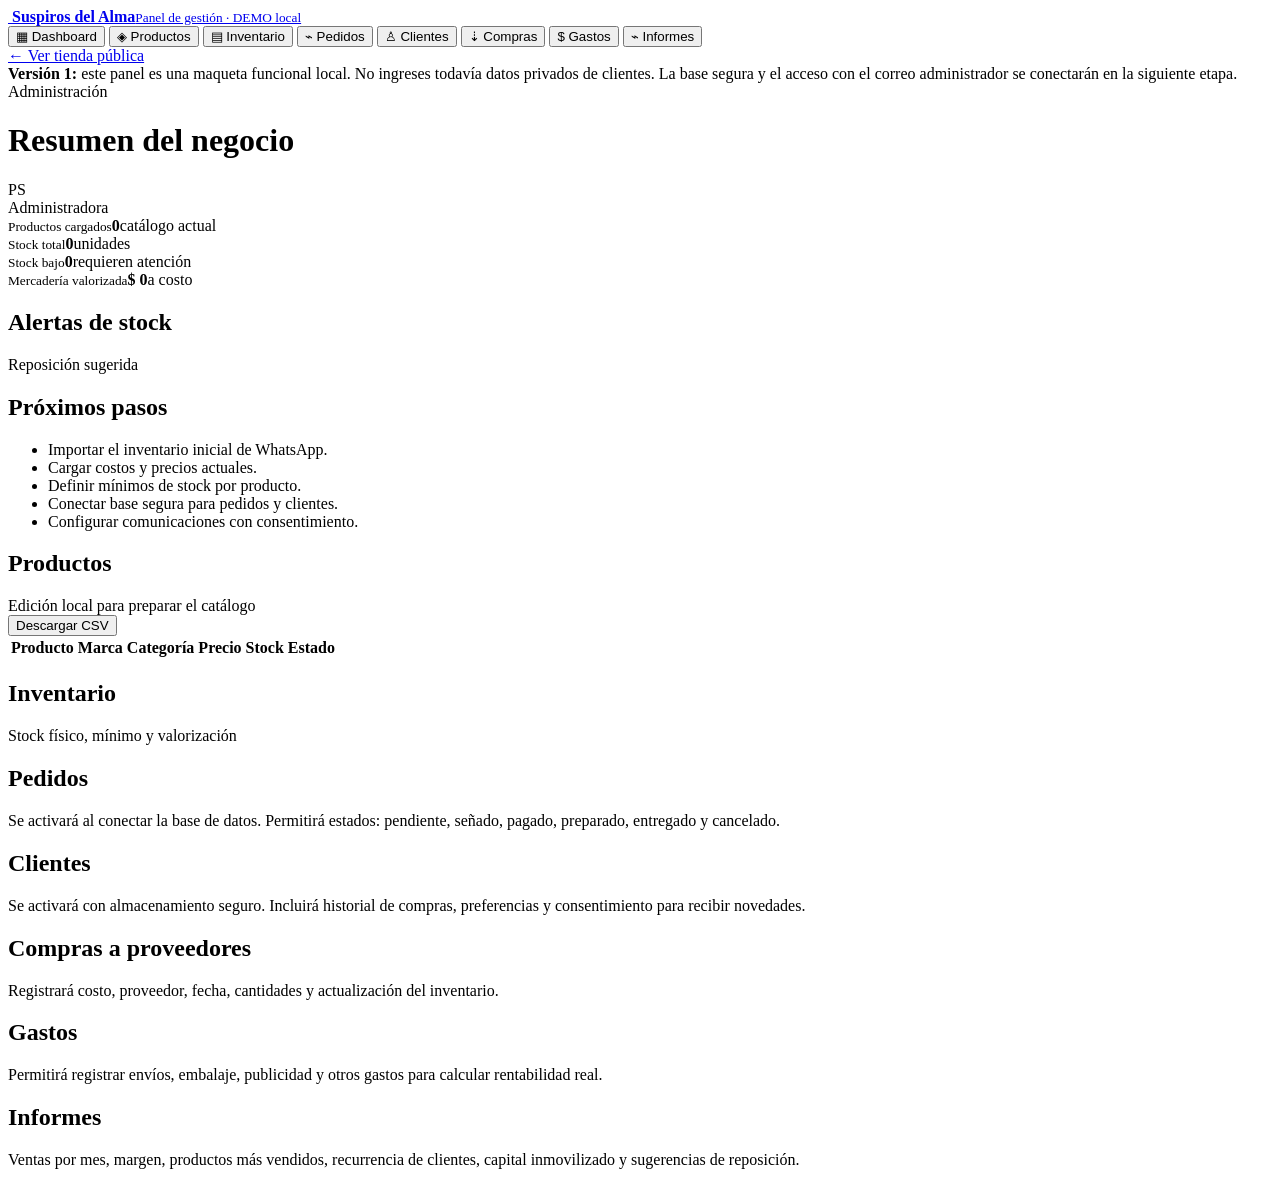
==== admin.html @ ee09238c "Add files via upload" ====
<!doctype html>
<html lang="es">
<head>
  <meta charset="utf-8">
  <meta name="viewport" content="width=device-width,initial-scale=1">
  <title>Administración | Suspiros del Alma</title>
  <link rel="preconnect" href="https://fonts.googleapis.com">
  <link rel="preconnect" href="https://fonts.gstatic.com" crossorigin>
  <link href="https://fonts.googleapis.com/css2?family=Cormorant+Garamond:wght@500;600;700&family=Inter:wght@400;500;600;700&display=swap" rel="stylesheet">
  <link rel="stylesheet" href="assets/styles.css">
</head>
<body class="admin-body">
  <aside class="admin-sidebar">
    <a class="brand admin-brand" href="index.html">
      <img src="assets/logo-suspiros.jpg" alt="">
      <span><strong>Suspiros del Alma</strong><small>Panel de gestión · DEMO local</small></span>
    </a>
    <nav>
      <button class="active" data-admin-view="dashboard">▦ Dashboard</button>
      <button data-admin-view="productos">◈ Productos</button>
      <button data-admin-view="inventario">▤ Inventario</button>
      <button data-admin-view="pedidos">⌁ Pedidos</button>
      <button data-admin-view="clientes">♙ Clientes</button>
      <button data-admin-view="compras">⇣ Compras</button>
      <button data-admin-view="gastos">$ Gastos</button>
      <button data-admin-view="informes">⌁ Informes</button>
    </nav>
    <a class="admin-store-link" href="index.html">← Ver tienda pública</a>
  </aside>

  <main class="admin-main">
    <div class="admin-warning">
      <strong>Versión 1:</strong> este panel es una maqueta funcional local. No ingreses todavía datos privados de clientes.
      La base segura y el acceso con el correo administrador se conectarán en la siguiente etapa.
    </div>

    <header class="admin-top">
      <div><span class="eyebrow">Administración</span><h1 id="adminTitle">Resumen del negocio</h1></div>
      <div class="admin-user"><div class="avatar">PS</div><span>Administradora</span></div>
    </header>

    <section class="admin-view active" id="view-dashboard">
      <div class="stat-grid">
        <article><small>Productos cargados</small><strong id="statProducts">0</strong><span>catálogo actual</span></article>
        <article><small>Stock total</small><strong id="statStock">0</strong><span>unidades</span></article>
        <article><small>Stock bajo</small><strong id="statLow">0</strong><span>requieren atención</span></article>
        <article><small>Mercadería valorizada</small><strong id="statValue">$ 0</strong><span>a costo</span></article>
      </div>
      <div class="admin-grid">
        <section class="admin-card">
          <div class="card-title"><h2>Alertas de stock</h2><span>Reposición sugerida</span></div>
          <div id="lowStockList"></div>
        </section>
        <section class="admin-card">
          <div class="card-title"><h2>Próximos pasos</h2></div>
          <ul class="task-list">
            <li>Importar el inventario inicial de WhatsApp.</li>
            <li>Cargar costos y precios actuales.</li>
            <li>Definir mínimos de stock por producto.</li>
            <li>Conectar base segura para pedidos y clientes.</li>
            <li>Configurar comunicaciones con consentimiento.</li>
          </ul>
        </section>
      </div>
    </section>

    <section class="admin-view" id="view-productos">
      <div class="admin-card">
        <div class="card-title">
          <div><h2>Productos</h2><span>Edición local para preparar el catálogo</span></div>
          <button class="btn primary small" id="downloadCsv">Descargar CSV</button>
        </div>
        <div class="table-wrap">
          <table class="admin-table">
            <thead><tr><th>Producto</th><th>Marca</th><th>Categoría</th><th>Precio</th><th>Stock</th><th>Estado</th></tr></thead>
            <tbody id="adminProductRows"></tbody>
          </table>
        </div>
      </div>
    </section>

    <section class="admin-view" id="view-inventario">
      <div class="admin-card">
        <div class="card-title"><h2>Inventario</h2><span>Stock físico, mínimo y valorización</span></div>
        <div id="inventorySummary"></div>
      </div>
    </section>

    <section class="admin-view" id="view-pedidos"><div class="admin-card empty-admin"><h2>Pedidos</h2><p>Se activará al conectar la base de datos. Permitirá estados: pendiente, señado, pagado, preparado, entregado y cancelado.</p></div></section>
    <section class="admin-view" id="view-clientes"><div class="admin-card empty-admin"><h2>Clientes</h2><p>Se activará con almacenamiento seguro. Incluirá historial de compras, preferencias y consentimiento para recibir novedades.</p></div></section>
    <section class="admin-view" id="view-compras"><div class="admin-card empty-admin"><h2>Compras a proveedores</h2><p>Registrará costo, proveedor, fecha, cantidades y actualización del inventario.</p></div></section>
    <section class="admin-view" id="view-gastos"><div class="admin-card empty-admin"><h2>Gastos</h2><p>Permitirá registrar envíos, embalaje, publicidad y otros gastos para calcular rentabilidad real.</p></div></section>
    <section class="admin-view" id="view-informes"><div class="admin-card empty-admin"><h2>Informes</h2><p>Ventas por mes, margen, productos más vendidos, recurrencia de clientes, capital inmovilizado y sugerencias de reposición.</p></div></section>
  </main>

  <script src="data/products.js"></script>
  <script src="assets/admin.js"></script>
</body>
</html>
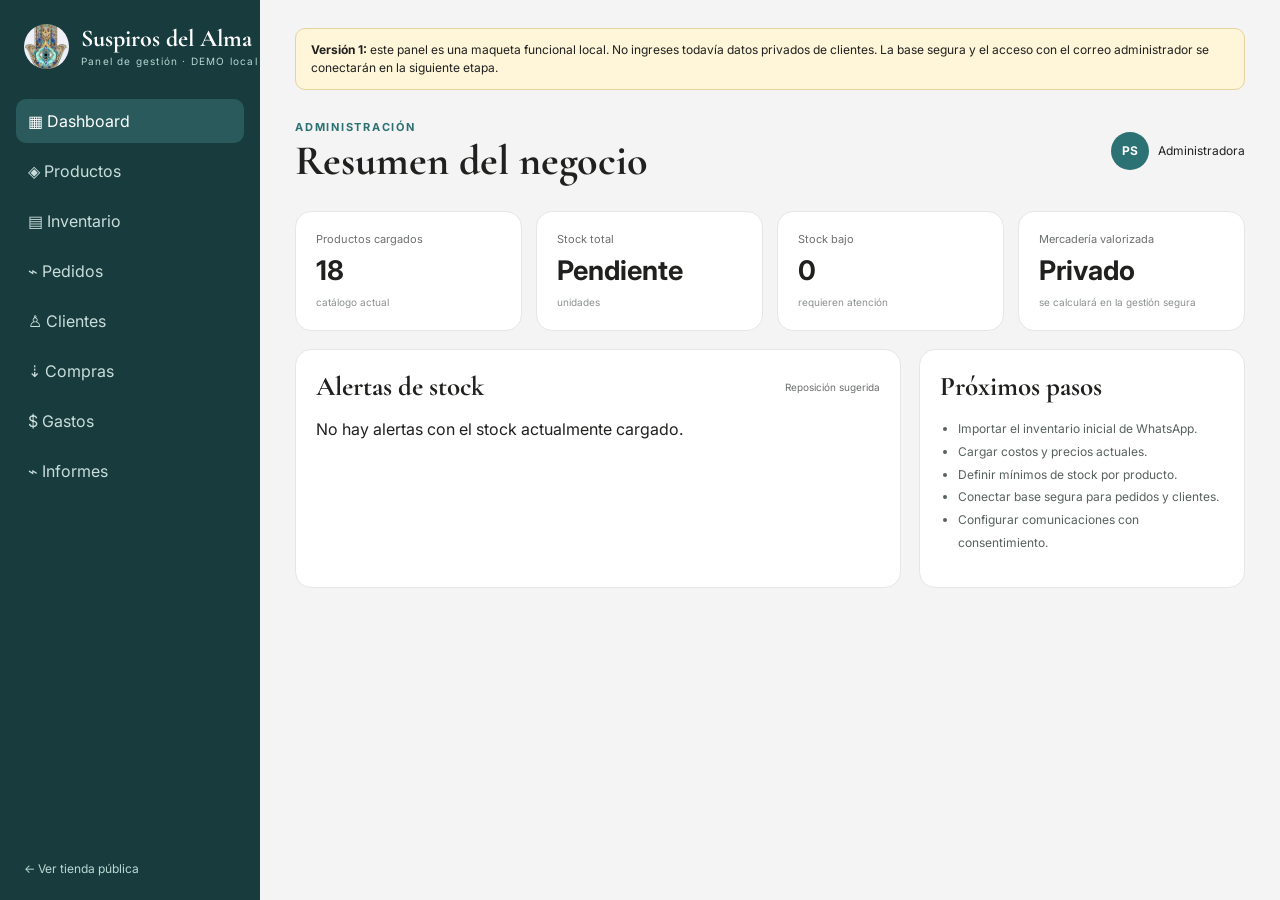
==== commit a140a4e5: "Update admin.html" ====
--- a/admin.html
+++ b/admin.html
@@ -4,6 +4,7 @@
   <meta charset="utf-8">
   <meta name="viewport" content="width=device-width,initial-scale=1">
   <title>Administración | Suspiros del Alma</title>
+  <link rel="icon" type="image/jpeg" href="assets/logo-suspiros.jpg">
   <link rel="preconnect" href="https://fonts.googleapis.com">
   <link rel="preconnect" href="https://fonts.gstatic.com" crossorigin>
   <link href="https://fonts.googleapis.com/css2?family=Cormorant+Garamond:wght@500;600;700&family=Inter:wght@400;500;600;700&display=swap" rel="stylesheet">
--- a/assets/styles.css
+++ b/assets/styles.css
@@ -0,0 +1,1532 @@
+:root {
+  --bg: #f6f5f8;
+  --surface: #fff;
+  --ink: #20211f;
+  --muted: #6c706d;
+  --line: #e6e5e8;
+  --aqua: #86ddd4;
+  --teal: #4f9998;
+  --deep: #2c7173;
+  --sand: #e6cf9f;
+  --soft: #e8f7f4;
+  --shadow: 0 18px 45px rgba(37, 63, 63, .10);
+  --radius: 24px;
+}
+
+* {
+  box-sizing: border-box
+}
+
+html {
+  scroll-behavior: smooth
+}
+
+body {
+  margin: 0;
+  font-family: Inter, Arial, sans-serif;
+  background: var(--bg);
+  color: var(--ink)
+}
+
+a {
+  color: inherit;
+  text-decoration: none
+}
+
+button,
+input,
+select {
+  font: inherit
+}
+
+img {
+  max-width: 100%;
+  display: block
+}
+
+.topbar {
+  padding: 9px 20px;
+  background: #254f50;
+  color: #fff;
+  text-align: center;
+  font-size: 12px;
+  letter-spacing: .04em
+}
+
+.site-header {
+  height: 88px;
+  padding: 12px clamp(18px, 5vw, 70px);
+  display: flex;
+  align-items: center;
+  gap: 28px;
+  background: rgba(246, 245, 248, .95);
+  position: sticky;
+  top: 0;
+  z-index: 40;
+  border-bottom: 1px solid var(--line);
+  backdrop-filter: blur(12px)
+}
+
+.brand {
+  display: flex;
+  align-items: center;
+  gap: 12px;
+  min-width: max-content
+}
+
+.brand img {
+  width: 54px;
+  height: 54px;
+  border-radius: 50%;
+  object-fit: cover
+}
+
+.brand span {
+  display: flex;
+  flex-direction: column
+}
+
+.brand strong {
+  font-family: "Cormorant Garamond", serif;
+  font-size: 24px;
+  line-height: 1
+}
+
+.brand small {
+  color: var(--muted);
+  font-size: 10px;
+  letter-spacing: .12em;
+  margin-top: 4px
+}
+
+.site-header nav {
+  margin-left: auto;
+  display: flex;
+  gap: 22px;
+  font-size: 13px;
+  font-weight: 600
+}
+
+.site-header nav a:hover {
+  color: var(--deep)
+}
+
+.cart-button,
+.menu-toggle {
+  border: 0;
+  background: #fff;
+  border-radius: 999px;
+  padding: 11px 15px;
+  cursor: pointer;
+  box-shadow: 0 5px 18px rgba(0, 0, 0, .06)
+}
+
+.cart-button span {
+  background: var(--deep);
+  color: #fff;
+  border-radius: 999px;
+  padding: 2px 7px;
+  font-size: 11px
+}
+
+.menu-toggle {
+  display: none
+}
+
+.hero {
+  min-height: 660px;
+  display: grid;
+  grid-template-columns: 1.2fr .8fr;
+  align-items: center;
+  gap: 55px;
+  padding: 75px clamp(24px, 8vw, 130px);
+  position: relative;
+  overflow: hidden;
+  background: linear-gradient(135deg, #f6f5f8 0%, #edf9f7 55%, #f9f3e8 100%)
+}
+
+.hero:before,
+.hero:after {
+  content: "";
+  position: absolute;
+  border: 1px solid rgba(79, 153, 152, .18);
+  border-radius: 50%
+}
+
+.hero:before {
+  width: 420px;
+  height: 420px;
+  right: -150px;
+  top: -140px
+}
+
+.hero:after {
+  width: 260px;
+  height: 260px;
+  left: -110px;
+  bottom: -80px
+}
+
+.hero-copy {
+  position: relative;
+  z-index: 2
+}
+
+.eyebrow {
+  text-transform: uppercase;
+  letter-spacing: .16em;
+  font-size: 11px;
+  font-weight: 700;
+  color: var(--deep)
+}
+
+h1,
+h2,
+h3 {
+  font-family: "Cormorant Garamond", serif;
+  margin: 0
+}
+
+.hero h1 {
+  font-size: clamp(20px, 6vw, 40px);
+  line-height: .94;
+  max-width: 780px;
+  margin: 18px 0 22px;
+  font-weight: 600
+}
+
+.hero p {
+  font-size: 17px;
+  line-height: 1.7;
+  color: #565d59;
+  max-width: 700px
+}
+
+.hero-actions {
+  display: flex;
+  gap: 12px;
+  margin-top: 30px;
+  flex-wrap: wrap
+}
+
+.btn {
+  display: inline-flex;
+  align-items: center;
+  justify-content: center;
+  border-radius: 999px;
+  padding: 13px 20px;
+  border: 1px solid transparent;
+  font-weight: 700;
+  font-size: 13px;
+  cursor: pointer
+}
+
+.btn.primary {
+  background: var(--deep);
+  color: #fff
+}
+
+.btn.primary:hover {
+  background: #235e60
+}
+
+.btn.secondary {
+  border-color: #86aaa8;
+  background: rgba(255, 255, 255, .65);
+  color: #315f60
+}
+
+.btn.light {
+  background: #fff;
+  color: #285c5d
+}
+
+.btn.small {
+  padding: 9px 14px;
+  font-size: 12px
+}
+
+.btn.full {
+  width: 100%
+}
+
+.hero-trust {
+  display: flex;
+  gap: 20px;
+  margin-top: 24px;
+  font-size: 12px;
+  color: #52615e;
+  flex-wrap: wrap
+}
+
+.hero-card {
+  background: rgba(255, 255, 255, .74);
+  border: 1px solid rgba(255, 255, 255, .8);
+  border-radius: 42px;
+  padding: 46px;
+  box-shadow: var(--shadow);
+  position: relative;
+  max-width: 440px;
+  justify-self: end
+}
+
+.hero-card img {
+  width: 100%;
+  border-radius: 28px
+}
+
+.hero-card p {
+  text-align: center;
+  font-size: 13px
+}
+
+.hero-card-orbit {
+  position: absolute;
+  inset: -22px;
+  border: 1px dashed rgba(79, 153, 152, .30);
+  border-radius: 50%;
+  pointer-events: none
+}
+
+.section-heading {
+  text-align: center;
+  margin-bottom: 32px
+}
+
+.section-heading.left {
+  text-align: left;
+  display: flex;
+  justify-content: space-between;
+  align-items: end;
+  gap: 20px
+}
+
+.section-heading h2 {
+  font-size: 42px;
+  margin-top: 6px
+}
+
+.section-heading p {
+  color: var(--muted);
+  font-size: 13px
+}
+
+.category-section,
+.shop-section,
+.highlight-section,
+.story,
+.how-to,
+.related-section {
+  padding: 75px clamp(20px, 7vw, 105px)
+}
+
+.category-grid {
+  display: grid;
+  grid-template-columns: repeat(4, 1fr);
+  gap: 16px
+}
+
+.category-card {
+  background: #fff;
+  border-radius: 20px;
+  padding: 22px;
+  border: 1px solid var(--line);
+  cursor: pointer;
+  transition: .25s
+}
+
+.category-card:hover {
+  transform: translateY(-4px);
+  box-shadow: var(--shadow);
+  border-color: #b6dfda
+}
+
+.category-icon {
+  font-size: 24px;
+  margin-bottom: 20px
+}
+
+.category-card h3 {
+  font-size: 25px
+}
+
+.category-card p {
+  color: var(--muted);
+  font-size: 12px
+}
+
+.shop-section {
+  background: #fff
+}
+
+.shop-toolbar {
+  display: grid;
+  grid-template-columns: 2fr 1fr 1fr 1fr;
+  gap: 10px;
+  margin-bottom: 28px
+}
+
+.search-box {
+  display: flex;
+  align-items: center;
+  gap: 8px;
+  border: 1px solid var(--line);
+  border-radius: 14px;
+  padding: 0 14px;
+  background: #fafafa
+}
+
+.search-box input {
+  border: 0;
+  background: transparent;
+  outline: 0;
+  width: 100%;
+  padding: 13px 0
+}
+
+.shop-toolbar select,
+.cart-checkout select {
+  border: 1px solid var(--line);
+  border-radius: 14px;
+  background: #fafafa;
+  padding: 12px
+}
+
+.product-grid {
+  display: grid;
+  grid-template-columns: repeat(4, 1fr);
+  gap: 18px
+}
+
+.product-card {
+  border: 1px solid var(--line);
+  border-radius: 22px;
+  overflow: hidden;
+  background: #fff;
+  display: flex;
+  flex-direction: column;
+  transition: .25s
+}
+
+.product-card:hover {
+  transform: translateY(-5px);
+  box-shadow: var(--shadow)
+}
+
+.product-photo {
+  aspect-ratio: 1/1;
+  background: linear-gradient(145deg, #e5f6f2, #f3ead9);
+  position: relative;
+  overflow: hidden;
+  display: flex;
+  align-items: center;
+  justify-content: center
+}
+
+.product-photo img {
+  width: 100%;
+  height: 100%;
+  object-fit: cover
+}
+
+.product-placeholder {
+  font-family: "Cormorant Garamond", serif;
+  font-size: 30px;
+  color: #457e7d;
+  text-align: center;
+  padding: 30px
+}
+
+.badge {
+  position: absolute;
+  top: 12px;
+  left: 12px;
+  background: #fff;
+  padding: 6px 9px;
+  border-radius: 999px;
+  font-size: 10px;
+  font-weight: 700
+}
+
+.badge.offer {
+  background: #f4e6bd
+}
+
+.badge.out {
+  background: #ececec
+}
+
+.product-info {
+  padding: 16px;
+  display: flex;
+  flex-direction: column;
+  flex: 1
+}
+
+.product-meta {
+  font-size: 10px;
+  text-transform: uppercase;
+  letter-spacing: .1em;
+  color: var(--deep);
+  margin-bottom: 6px
+}
+
+.product-info h3 {
+  font-size: 23px;
+  line-height: 1.05
+}
+
+.price {
+  font-weight: 800;
+  margin: 11px 0
+}
+
+.price.missing {
+  color: #8b8f8d;
+  font-weight: 600
+}
+
+.stock-status {
+  font-size: 11px;
+  color: #5a6a67;
+  margin-bottom: 14px
+}
+
+.stock-status.out {
+  color: #9b5d5d
+}
+
+.product-actions {
+  margin-top: auto;
+  display: grid;
+  grid-template-columns: 1fr auto;
+  gap: 8px
+}
+
+.product-actions .btn {
+  padding: 10px 12px
+}
+
+.icon-btn {
+  border: 1px solid var(--line);
+  background: #fff;
+  border-radius: 999px;
+  width: 40px;
+  height: 40px;
+  cursor: pointer
+}
+
+.empty-state {
+  text-align: center;
+  padding: 60px
+}
+
+.hidden {
+  display: none !important
+}
+
+.feature-banner {
+  margin: 60px clamp(20px, 7vw, 105px);
+  background: #316f70;
+  color: #fff;
+  border-radius: 34px;
+  padding: 55px 65px;
+  display: grid;
+  grid-template-columns: 1fr .55fr;
+  gap: 20px;
+  align-items: center;
+  overflow: hidden
+}
+
+.feature-banner .eyebrow {
+  color: #baf0e9
+}
+
+.feature-banner h2 {
+  font-size: 54px
+}
+
+.feature-banner p {
+  line-height: 1.7;
+  color: #e2f4f2;
+  max-width: 720px
+}
+
+.mineral-art {
+  height: 240px;
+  position: relative
+}
+
+.crystal {
+  position: absolute;
+  background: linear-gradient(145deg, #d7fbf7, #9fd9d3);
+  clip-path: polygon(50% 0, 90% 28%, 78% 100%, 20% 100%, 8% 30%);
+  filter: drop-shadow(0 20px 20px rgba(0, 0, 0, .18))
+}
+
+.c1 {
+  width: 115px;
+  height: 180px;
+  left: 42%;
+  top: 30px;
+  transform: rotate(8deg)
+}
+
+.c2 {
+  width: 80px;
+  height: 135px;
+  left: 22%;
+  top: 80px;
+  transform: rotate(-14deg)
+}
+
+.c3 {
+  width: 68px;
+  height: 110px;
+  left: 63%;
+  top: 103px;
+  transform: rotate(17deg)
+}
+
+.highlight-grid {
+  display: grid;
+  grid-template-columns: repeat(3, 1fr);
+  gap: 18px
+}
+
+.highlight-grid article {
+  background: #fff;
+  border: 1px solid var(--line);
+  border-radius: 22px;
+  padding: 30px
+}
+
+.highlight-grid article span {
+  font-size: 28px;
+  color: var(--deep)
+}
+
+.highlight-grid h3 {
+  font-size: 29px;
+  margin: 15px 0 5px
+}
+
+.highlight-grid p {
+  color: var(--muted);
+  line-height: 1.6;
+  font-size: 13px
+}
+
+.wholesale {
+  margin: 20px clamp(20px, 7vw, 105px) 80px;
+  padding: 45px 55px;
+  border-radius: 30px;
+  background: linear-gradient(120deg, #254f50, #3b7d7c);
+  color: #fff;
+  display: flex;
+  align-items: center;
+  justify-content: space-between;
+  gap: 30px
+}
+
+.wholesale h2 {
+  font-size: 42px;
+  margin: 6px 0 10px
+}
+
+.wholesale p {
+  max-width: 800px;
+  line-height: 1.7;
+  color: #d9eeec
+}
+
+.wholesale .eyebrow {
+  color: #b9eae5
+}
+
+.story {
+  display: grid;
+  grid-template-columns: .65fr 1fr;
+  gap: 60px;
+  align-items: center;
+  background: #fff
+}
+
+.story-image {
+  border-radius: 35px;
+  overflow: hidden;
+  background: #f2f2f6;
+  padding: 20px
+}
+
+.story h2 {
+  font-size: 48px;
+  margin: 8px 0 18px
+}
+
+.story p {
+  color: var(--muted);
+  line-height: 1.8
+}
+
+.steps {
+  display: grid;
+  grid-template-columns: repeat(4, 1fr);
+  gap: 14px
+}
+
+.steps article {
+  background: #fff;
+  border-radius: 20px;
+  padding: 24px;
+  border: 1px solid var(--line)
+}
+
+.steps b {
+  width: 34px;
+  height: 34px;
+  border-radius: 50%;
+  display: grid;
+  place-items: center;
+  background: var(--soft);
+  color: var(--deep)
+}
+
+.steps h3 {
+  font-size: 26px;
+  margin-top: 18px
+}
+
+.steps p {
+  color: var(--muted);
+  font-size: 13px
+}
+
+.info-grid {
+  padding: 0 clamp(20px, 7vw, 105px) 75px;
+  display: grid;
+  grid-template-columns: repeat(3, 1fr);
+  gap: 15px
+}
+
+.info-grid article {
+  padding: 25px;
+  border-top: 1px solid #c9d9d6
+}
+
+.info-grid h3 {
+  font-size: 25px
+}
+
+.info-grid p {
+  font-size: 13px;
+  color: var(--muted);
+  line-height: 1.6
+}
+
+.newsletter {
+  padding: 55px clamp(20px, 7vw, 105px);
+  background: #e9f5f2;
+  display: flex;
+  align-items: center;
+  justify-content: space-between;
+  gap: 30px
+}
+
+.newsletter h2 {
+  font-size: 40px;
+  margin: 6px 0
+}
+
+.newsletter p {
+  color: var(--muted)
+}
+
+.social-links {
+  display: flex;
+  flex-direction: column;
+  gap: 8px;
+  font-size: 13px;
+  font-weight: 700
+}
+
+footer {
+  padding: 35px clamp(20px, 7vw, 105px);
+  display: flex;
+  align-items: center;
+  justify-content: space-between;
+  gap: 20px;
+  background: #1f2f2f;
+  color: #fff;
+  font-size: 12px
+}
+
+.footer-brand {
+  display: flex;
+  align-items: center;
+  gap: 10px
+}
+
+.footer-brand img {
+  width: 42px;
+  height: 42px;
+  border-radius: 50%;
+  object-fit: cover
+}
+
+.footer-brand div {
+  display: flex;
+  flex-direction: column
+}
+
+.footer-brand small {
+  opacity: .65
+}
+
+.admin-link {
+  opacity: .5
+}
+
+.whatsapp-float {
+  position: fixed;
+  right: 22px;
+  bottom: 22px;
+  z-index: 60;
+  background: #245f60;
+  color: #fff;
+  padding: 13px 16px;
+  border-radius: 999px;
+  box-shadow: 0 10px 30px rgba(0, 0, 0, .18);
+  font-size: 13px;
+  font-weight: 700
+}
+
+.cart-panel {
+  position: fixed;
+  right: 0;
+  top: 0;
+  width: min(430px, 100%);
+  height: 100vh;
+  background: #fff;
+  z-index: 100;
+  transform: translateX(105%);
+  transition: .3s;
+  padding: 25px;
+  display: flex;
+  flex-direction: column
+}
+
+.cart-panel.open {
+  transform: none
+}
+
+.cart-header {
+  display: flex;
+  justify-content: space-between;
+  align-items: start;
+  border-bottom: 1px solid var(--line);
+  padding-bottom: 15px
+}
+
+.cart-header h2 {
+  font-size: 36px
+}
+
+.cart-header button {
+  border: 0;
+  background: none;
+  font-size: 32px;
+  cursor: pointer
+}
+
+.cart-items {
+  overflow: auto;
+  flex: 1
+}
+
+.cart-item {
+  display: grid;
+  grid-template-columns: 1fr auto;
+  gap: 10px;
+  border-bottom: 1px solid var(--line);
+  padding: 16px 0
+}
+
+.cart-item h4 {
+  margin: 0 0 4px
+}
+
+.cart-item small {
+  color: var(--muted)
+}
+
+.qty {
+  display: flex;
+  align-items: center;
+  gap: 8px;
+  margin-top: 8px
+}
+
+.qty button {
+  width: 25px;
+  height: 25px;
+  border-radius: 50%;
+  border: 1px solid var(--line);
+  background: #fff;
+  cursor: pointer
+}
+
+.remove {
+  border: 0;
+  background: none;
+  color: #9b5d5d;
+  font-size: 11px;
+  cursor: pointer
+}
+
+.cart-empty {
+  text-align: center;
+  margin: auto
+}
+
+.cart-checkout {
+  border-top: 1px solid var(--line);
+  padding-top: 15px;
+  display: grid;
+  gap: 10px
+}
+
+.cart-checkout label {
+  display: grid;
+  gap: 5px;
+  font-size: 11px;
+  font-weight: 600
+}
+
+.cart-total {
+  display: flex;
+  justify-content: space-between;
+  font-size: 16px
+}
+
+.cart-checkout small {
+  color: var(--muted);
+  line-height: 1.4
+}
+
+.overlay {
+  position: fixed;
+  inset: 0;
+  background: rgba(18, 31, 31, .38);
+  z-index: 90;
+  opacity: 0;
+  pointer-events: none;
+  transition: .3s
+}
+
+.overlay.show {
+  opacity: 1;
+  pointer-events: auto
+}
+
+/* Product page */
+.product-page {
+  padding: 65px clamp(20px, 7vw, 105px);
+  display: grid;
+  grid-template-columns: 1fr 1fr;
+  gap: 60px;
+  align-items: start;
+  background: #fff
+}
+
+.product-gallery-main {
+  aspect-ratio: 1/1;
+  border-radius: 30px;
+  background: linear-gradient(145deg, #e4f5f2, #f3ebdc);
+  display: flex;
+  align-items: center;
+  justify-content: center;
+  overflow: hidden
+}
+
+.product-gallery-main img {
+  width: 100%;
+  height: 100%;
+  object-fit: cover
+}
+
+.product-detail h1 {
+  font-size: 55px;
+  line-height: 1;
+  margin: 10px 0
+}
+
+.product-detail .price {
+  font-size: 25px
+}
+
+.product-description {
+  line-height: 1.8;
+  color: var(--muted)
+}
+
+.product-specs {
+  border-top: 1px solid var(--line);
+  margin-top: 25px;
+  padding-top: 20px;
+  display: grid;
+  grid-template-columns: 1fr 1fr;
+  gap: 12px
+}
+
+.product-spec {
+  padding: 12px;
+  background: #fafafa;
+  border-radius: 12px
+}
+
+.product-spec small {
+  display: block;
+  color: var(--muted);
+  font-size: 10px;
+  text-transform: uppercase;
+  letter-spacing: .08em
+}
+
+.product-spec strong {
+  display: block;
+  margin-top: 4px;
+  font-size: 13px
+}
+
+.product-buy {
+  display: flex;
+  gap: 10px;
+  margin-top: 25px;
+  flex-wrap: wrap
+}
+
+.product-buy input {
+  width: 75px;
+  border: 1px solid var(--line);
+  border-radius: 999px;
+  padding: 12px
+}
+
+.product-note {
+  margin-top: 25px;
+  padding: 18px;
+  background: #eef8f5;
+  border-radius: 16px;
+  font-size: 12px;
+  line-height: 1.6
+}
+
+.related-section {
+  background: #f6f5f8
+}
+
+/* Admin */
+.admin-body {
+  display: grid;
+  grid-template-columns: 260px 1fr;
+  min-height: 100vh;
+  background: #f3f4f3
+}
+
+.admin-sidebar {
+  background: #183c3d;
+  color: #fff;
+  padding: 24px 16px;
+  position: sticky;
+  top: 0;
+  height: 100vh
+}
+
+.admin-brand {
+  color: #fff;
+  margin: 0 8px 30px
+}
+
+.admin-brand img {
+  width: 45px;
+  height: 45px
+}
+
+.admin-brand small {
+  color: #b5d5d1
+}
+
+.admin-sidebar nav {
+  display: grid;
+  gap: 6px
+}
+
+.admin-sidebar nav button {
+  border: 0;
+  background: transparent;
+  color: #c9dddb;
+  text-align: left;
+  padding: 12px;
+  border-radius: 10px;
+  cursor: pointer
+}
+
+.admin-sidebar nav button.active,
+.admin-sidebar nav button:hover {
+  background: #2a5a5b;
+  color: #fff
+}
+
+.admin-store-link {
+  position: absolute;
+  bottom: 24px;
+  left: 24px;
+  font-size: 12px;
+  color: #bad8d4
+}
+
+.admin-main {
+  padding: 28px 35px;
+  min-width: 0
+}
+
+.admin-warning {
+  padding: 12px 15px;
+  border-radius: 10px;
+  background: #fff5d8;
+  border: 1px solid #e6d49c;
+  font-size: 12px;
+  line-height: 1.5
+}
+
+.admin-top {
+  display: flex;
+  justify-content: space-between;
+  align-items: center;
+  padding: 25px 0
+}
+
+.admin-top h1 {
+  font-size: 42px
+}
+
+.admin-user {
+  display: flex;
+  align-items: center;
+  gap: 9px;
+  font-size: 12px
+}
+
+.avatar {
+  width: 38px;
+  height: 38px;
+  border-radius: 50%;
+  display: grid;
+  place-items: center;
+  background: #2c7173;
+  color: #fff;
+  font-weight: 700
+}
+
+.admin-view {
+  display: none
+}
+
+.admin-view.active {
+  display: block
+}
+
+.stat-grid {
+  display: grid;
+  grid-template-columns: repeat(4, 1fr);
+  gap: 14px;
+  margin-bottom: 18px
+}
+
+.stat-grid article,
+.admin-card {
+  background: #fff;
+  border: 1px solid #e4e7e5;
+  border-radius: 16px;
+  padding: 20px
+}
+
+.stat-grid small {
+  display: block;
+  color: var(--muted);
+  font-size: 11px
+}
+
+.stat-grid strong {
+  font-size: 27px;
+  display: block;
+  margin: 8px 0 3px
+}
+
+.stat-grid span {
+  font-size: 10px;
+  color: #8b918e
+}
+
+.admin-grid {
+  display: grid;
+  grid-template-columns: 1.3fr .7fr;
+  gap: 18px
+}
+
+.card-title {
+  display: flex;
+  align-items: center;
+  justify-content: space-between;
+  gap: 15px;
+  margin-bottom: 15px
+}
+
+.card-title h2 {
+  font-size: 27px
+}
+
+.card-title span {
+  font-size: 10px;
+  color: var(--muted)
+}
+
+.task-list {
+  padding-left: 18px;
+  line-height: 1.9;
+  font-size: 12px;
+  color: #57615e
+}
+
+.stock-alert {
+  display: flex;
+  justify-content: space-between;
+  align-items: center;
+  padding: 12px 0;
+  border-bottom: 1px solid var(--line);
+  font-size: 12px
+}
+
+.stock-alert:last-child {
+  border: 0
+}
+
+.stock-alert strong {
+  display: block
+}
+
+.stock-alert span {
+  color: #9b5d5d;
+  font-weight: 700
+}
+
+.table-wrap {
+  overflow: auto
+}
+
+.admin-table {
+  width: 100%;
+  border-collapse: collapse;
+  font-size: 12px
+}
+
+.admin-table th {
+  text-align: left;
+  color: var(--muted);
+  font-size: 10px;
+  text-transform: uppercase;
+  letter-spacing: .07em;
+  padding: 10px;
+  border-bottom: 1px solid var(--line)
+}
+
+.admin-table td {
+  padding: 12px 10px;
+  border-bottom: 1px solid #f0f0f0
+}
+
+.status-dot {
+  display: inline-block;
+  padding: 4px 8px;
+  border-radius: 999px;
+  background: #e9f6f3;
+  font-size: 10px
+}
+
+.status-dot.out {
+  background: #f5e8e8
+}
+
+.empty-admin {
+  text-align: center;
+  padding: 80px 30px
+}
+
+.empty-admin h2 {
+  font-size: 36px
+}
+
+.empty-admin p {
+  max-width: 650px;
+  margin: 10px auto;
+  color: var(--muted);
+  line-height: 1.7
+}
+
+@media(max-width:1000px) {
+  .site-header nav {
+    display: none;
+    position: absolute;
+    top: 87px;
+    left: 0;
+    right: 0;
+    background: #fff;
+    padding: 20px;
+    flex-direction: column
+  }
+
+  .site-header nav.open {
+    display: flex
+  }
+
+  .menu-toggle {
+    display: block;
+    margin-left: auto
+  }
+
+  .hero {
+    grid-template-columns: 1fr;
+    padding-top: 55px
+  }
+
+  .hero-card {
+    justify-self: center;
+    max-width: 390px
+  }
+
+  .category-grid,
+  .product-grid {
+    grid-template-columns: repeat(2, 1fr)
+  }
+
+  .shop-toolbar {
+    grid-template-columns: 1fr 1fr
+  }
+
+  .search-box {
+    grid-column: 1/-1
+  }
+
+  .story {
+    grid-template-columns: 1fr
+  }
+
+  .steps {
+    grid-template-columns: repeat(2, 1fr)
+  }
+
+  .admin-body {
+    grid-template-columns: 1fr
+  }
+
+  .admin-sidebar {
+    position: relative;
+    height: auto
+  }
+
+  .admin-sidebar nav {
+    grid-template-columns: repeat(4, 1fr)
+  }
+
+  .admin-store-link {
+    position: static;
+    display: block;
+    margin: 20px 8px 0
+  }
+
+  .stat-grid {
+    grid-template-columns: repeat(2, 1fr)
+  }
+
+  .admin-main {
+    padding: 22px
+  }
+
+  .product-page {
+    grid-template-columns: 1fr
+  }
+}
+
+@media(max-width:650px) {
+  .topbar {
+    font-size: 10px
+  }
+
+  .site-header {
+    height: 74px;
+    padding: 8px 14px;
+    gap: 8px
+  }
+
+  .brand img {
+    width: 44px;
+    height: 44px
+  }
+
+  .brand strong {
+    font-size: 20px
+  }
+
+  .brand small {
+    display: none
+  }
+
+  .site-header nav {
+    top: 73px
+  }
+
+  .hero {
+    padding: 52px 20px;
+    min-height: auto;
+    gap: 35px
+  }
+
+  .hero h1 {
+    font-size: 20px
+  }
+
+  .hero-card {
+    padding: 25px
+  }
+
+  .category-grid,
+  .product-grid,
+  .highlight-grid,
+  .info-grid,
+  .steps {
+    grid-template-columns: 1fr 1fr
+  }
+
+  .category-section,
+  .shop-section,
+  .highlight-section,
+  .story,
+  .how-to,
+  .related-section {
+    padding: 55px 18px
+  }
+
+  .category-card {
+    padding: 17px
+  }
+
+  .product-grid {
+    gap: 10px
+  }
+
+  .product-info {
+    padding: 12px
+  }
+
+  .product-info h3 {
+    font-size: 20px
+  }
+
+  .feature-banner {
+    margin: 40px 18px;
+    padding: 35px 25px;
+    grid-template-columns: 1fr
+  }
+
+  .mineral-art {
+    display: none
+  }
+
+  .wholesale {
+    margin: 20px 18px 55px;
+    padding: 35px 25px;
+    display: block
+  }
+
+  .wholesale .btn {
+    margin-top: 15px
+  }
+
+  .newsletter {
+    display: block;
+    padding: 45px 20px
+  }
+
+  .social-links {
+    margin-top: 25px
+  }
+
+  footer {
+    flex-direction: column;
+    align-items: flex-start
+  }
+
+  .whatsapp-float span {
+    display: none
+  }
+
+  .shop-toolbar {
+    grid-template-columns: 1fr
+  }
+
+  .search-box {
+    grid-column: auto
+  }
+
+  .section-heading.left {
+    align-items: start;
+    flex-direction: column
+  }
+
+  .product-page {
+    padding: 40px 18px;
+    gap: 30px
+  }
+
+  .product-detail h1 {
+    font-size: 42px
+  }
+
+  .product-specs {
+    grid-template-columns: 1fr
+  }
+
+  .admin-sidebar nav {
+    grid-template-columns: repeat(2, 1fr)
+  }
+
+  .stat-grid,
+  .admin-grid {
+    grid-template-columns: 1fr
+  }
+
+  .admin-top {
+    align-items: flex-start;
+    gap: 15px
+  }
+
+  .admin-user span {
+    display: none
+  }
+}
+
+@media(max-width:430px) {
+
+  .category-grid,
+  .product-grid,
+  .highlight-grid,
+  .info-grid,
+  .steps {
+    grid-template-columns: 1fr
+  }
+
+  .hero h1 {
+    font-size: 20px
+  }
+}
